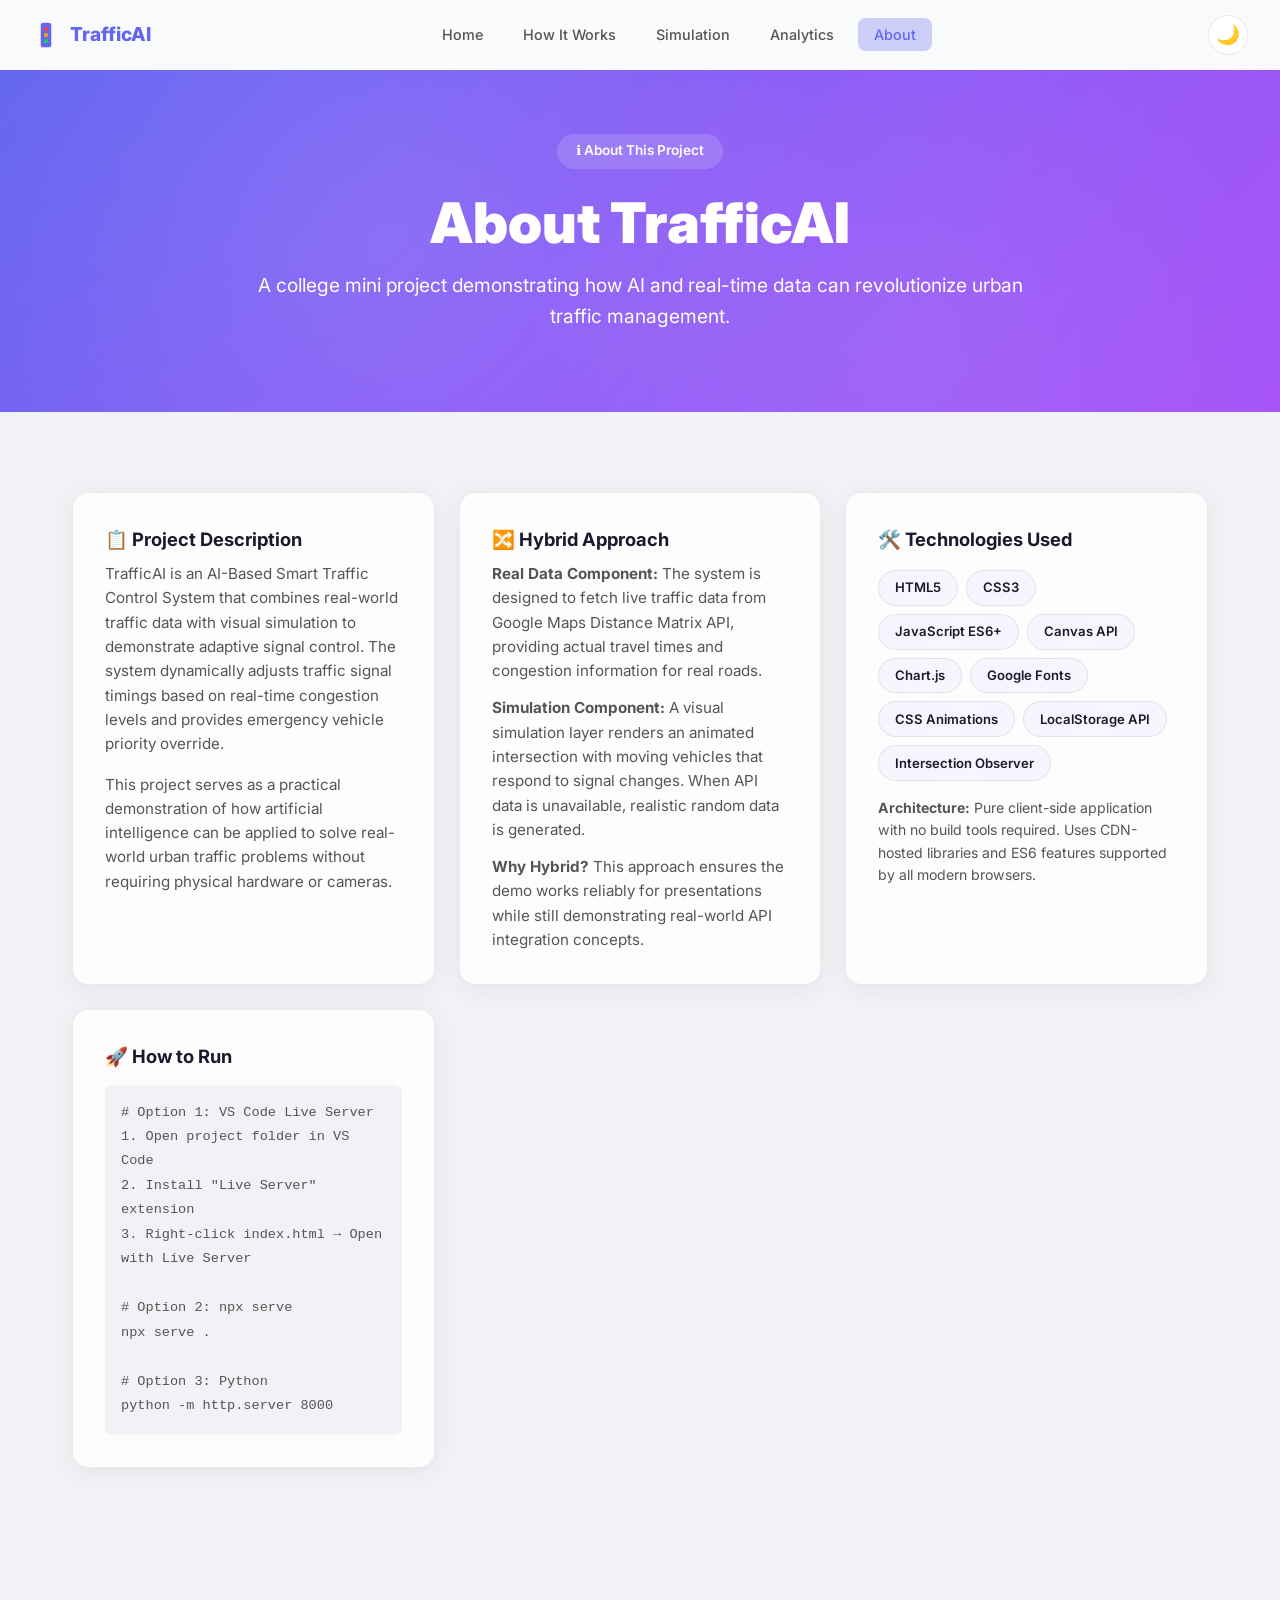
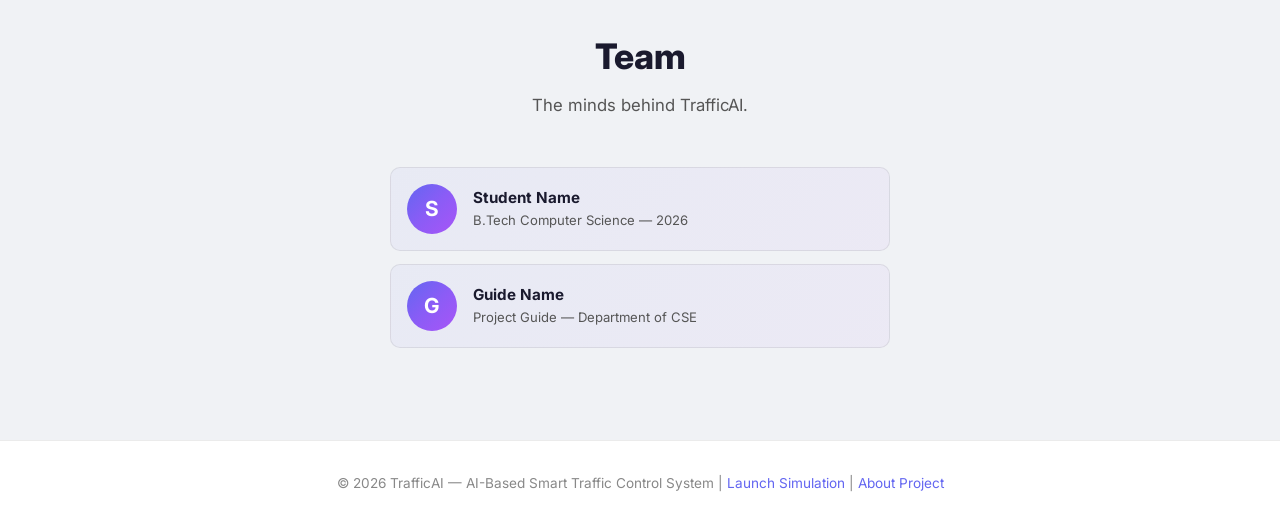
==== about.html @ 93ad0b56 "New commits on the way:" ====
<!DOCTYPE html>
<html lang="en">
<head>
  <meta charset="UTF-8">
  <meta name="viewport" content="width=device-width, initial-scale=1.0">
  <meta name="description" content="About the AI-Based Smart Traffic Control System project — technologies, team, and hybrid approach.">
  <title>About — TrafficAI</title>
  <link rel="icon" href="assets/favicon.svg" type="image/svg+xml">
  <link rel="stylesheet" href="css/styles.css">
</head>
<body>
  <div id="navbar-placeholder"></div>

  <main>
    <section class="hero" style="padding: 4rem 2rem 3rem;">
      <div class="hero-content">
        <span class="hero-badge">ℹ️ About This Project</span>
        <h1>About TrafficAI</h1>
        <p>A college mini project demonstrating how AI and real-time data can revolutionize urban traffic management.</p>
      </div>
    </section>

    <section class="section">
      <div class="about-grid">
        <div class="card fade-in">
          <h3>📋 Project Description</h3>
          <p>TrafficAI is an AI-Based Smart Traffic Control System that combines real-world traffic data with visual simulation to demonstrate adaptive signal control. The system dynamically adjusts traffic signal timings based on real-time congestion levels and provides emergency vehicle priority override.</p>
          <p style="margin-top:1rem;">This project serves as a practical demonstration of how artificial intelligence can be applied to solve real-world urban traffic problems without requiring physical hardware or cameras.</p>
        </div>

        <div class="card fade-in">
          <h3>🔀 Hybrid Approach</h3>
          <p><strong>Real Data Component:</strong> The system is designed to fetch live traffic data from Google Maps Distance Matrix API, providing actual travel times and congestion information for real roads.</p>
          <p style="margin-top:0.8rem;"><strong>Simulation Component:</strong> A visual simulation layer renders an animated intersection with moving vehicles that respond to signal changes. When API data is unavailable, realistic random data is generated.</p>
          <p style="margin-top:0.8rem;"><strong>Why Hybrid?</strong> This approach ensures the demo works reliably for presentations while still demonstrating real-world API integration concepts.</p>
        </div>

        <div class="card fade-in">
          <h3>🛠️ Technologies Used</h3>
          <div class="tech-badges">
            <span class="tech-badge">HTML5</span>
            <span class="tech-badge">CSS3</span>
            <span class="tech-badge">JavaScript ES6+</span>
            <span class="tech-badge">Canvas API</span>
            <span class="tech-badge">Chart.js</span>
            <span class="tech-badge">Google Fonts</span>
            <span class="tech-badge">CSS Animations</span>
            <span class="tech-badge">LocalStorage API</span>
            <span class="tech-badge">Intersection Observer</span>
          </div>
          <p style="margin-top:1rem; font-size:0.88rem; color:var(--text-secondary);">
            <strong>Architecture:</strong> Pure client-side application with no build tools required. Uses CDN-hosted libraries and ES6 features supported by all modern browsers.
          </p>
        </div>

        <div class="card fade-in">
          <h3>🚀 How to Run</h3>
          <p style="font-family:'Courier New',monospace; background:var(--bg-primary); padding:1rem; border-radius:8px; margin-top:0.8rem; font-size:0.85rem; line-height:1.8;">
            # Option 1: VS Code Live Server<br>
            1. Open project folder in VS Code<br>
            2. Install "Live Server" extension<br>
            3. Right-click index.html → Open with Live Server<br><br>
            # Option 2: npx serve<br>
            npx serve .<br><br>
            # Option 3: Python<br>
            python -m http.server 8000
          </p>
        </div>
      </div>
    </section>

    <section class="section">
      <h2 class="section-title">Team</h2>
      <p class="section-subtitle">The minds behind TrafficAI.</p>
      <div style="max-width:500px; margin:0 auto;">
        <div class="team-member fade-in">
          <div class="member-avatar">S</div>
          <div class="member-info">
            <h4>Student Name</h4>
            <p>B.Tech Computer Science — 2026</p>
          </div>
        </div>
        <div class="team-member fade-in">
          <div class="member-avatar">G</div>
          <div class="member-info">
            <h4>Guide Name</h4>
            <p>Project Guide — Department of CSE</p>
          </div>
        </div>
      </div>
    </section>
  </main>

  <div id="footer-placeholder"></div>
  <script src="js/main.js"></script>
</body>
</html>
---- css/styles.css ----
@import url('https://fonts.googleapis.com/css2?family=Inter:wght@300;400;500;600;700;800;900&display=swap');

:root {
  --bg-primary: #f0f2f5;
  --bg-secondary: #ffffff;
  --bg-card: rgba(255,255,255,0.85);
  --text-primary: #1a1a2e;
  --text-secondary: #555;
  --text-muted: #888;
  --accent: #6366f1;
  --accent-hover: #4f46e5;
  --accent-glow: rgba(99,102,241,0.3);
  --green: #22c55e;
  --yellow: #f59e0b;
  --red: #ef4444;
  --border: rgba(0,0,0,0.08);
  --shadow: 0 4px 24px rgba(0,0,0,0.06);
  --shadow-lg: 0 8px 40px rgba(0,0,0,0.10);
  --radius: 16px;
  --radius-sm: 10px;
  --nav-height: 70px;
  --gradient-hero: linear-gradient(135deg, #6366f1 0%, #8b5cf6 50%, #a855f7 100%);
  --gradient-card: linear-gradient(135deg, rgba(99,102,241,0.05), rgba(168,85,247,0.05));
  --glass-bg: rgba(255,255,255,0.6);
  --glass-border: rgba(255,255,255,0.3);
}

[data-theme="dark"] {
  --bg-primary: #0f0f1a;
  --bg-secondary: #1a1a2e;
  --bg-card: rgba(26,26,46,0.85);
  --text-primary: #e8e8f0;
  --text-secondary: #aaa;
  --text-muted: #777;
  --border: rgba(255,255,255,0.08);
  --shadow: 0 4px 24px rgba(0,0,0,0.3);
  --shadow-lg: 0 8px 40px rgba(0,0,0,0.4);
  --gradient-card: linear-gradient(135deg, rgba(99,102,241,0.1), rgba(168,85,247,0.1));
  --glass-bg: rgba(26,26,46,0.6);
  --glass-border: rgba(255,255,255,0.1);
}

*, *::before, *::after { margin:0; padding:0; box-sizing:border-box; }

html { scroll-behavior: smooth; }

body {
  font-family: 'Inter', system-ui, sans-serif;
  background: var(--bg-primary);
  color: var(--text-primary);
  line-height: 1.6;
  min-height: 100vh;
  transition: background 0.3s, color 0.3s;
}

/* === NAVBAR === */
.navbar {
  position: fixed; top:0; left:0; right:0; z-index:1000;
  height: var(--nav-height);
  background: var(--glass-bg);
  backdrop-filter: blur(20px);
  -webkit-backdrop-filter: blur(20px);
  border-bottom: 1px solid var(--glass-border);
  display: flex; align-items: center; justify-content: space-between;
  padding: 0 2rem;
  transition: background 0.3s;
}

.nav-brand {
  display: flex; align-items: center; gap: 0.6rem;
  font-weight: 800; font-size: 1.2rem;
  color: var(--accent);
  text-decoration: none;
}

.nav-brand svg { width:28px; height:28px; }

.nav-links {
  display: flex; align-items: center; gap: 0.5rem;
  list-style: none;
}

.nav-links a {
  text-decoration: none; color: var(--text-secondary);
  padding: 0.5rem 1rem; border-radius: 8px;
  font-weight: 500; font-size: 0.9rem;
  transition: all 0.2s;
}

.nav-links a:hover, .nav-links a.active {
  color: var(--accent); background: var(--accent-glow);
}

.theme-toggle {
  background: var(--bg-card); border: 1px solid var(--border);
  border-radius: 50%; width:40px; height:40px;
  display: flex; align-items: center; justify-content: center;
  cursor: pointer; font-size: 1.2rem;
  transition: all 0.3s;
}

.theme-toggle:hover { transform: rotate(30deg); border-color: var(--accent); }

.hamburger {
  display: none; flex-direction: column; gap: 5px;
  background: none; border: none; cursor: pointer; padding: 4px;
}
.hamburger span {
  width: 24px; height: 2px; background: var(--text-primary);
  transition: all 0.3s; border-radius: 2px;
}

@media (max-width: 768px) {
  .hamburger { display: flex; }
  .nav-links {
    position: fixed; top: var(--nav-height); left:0; right:0;
    background: var(--glass-bg); backdrop-filter: blur(20px);
    flex-direction: column; padding: 1rem;
    border-bottom: 1px solid var(--glass-border);
    transform: translateY(-120%); transition: transform 0.3s;
  }
  .nav-links.open { transform: translateY(0); }
  .nav-links a { width: 100%; padding: 0.75rem 1rem; }
}

/* === MAIN CONTENT === */
main { padding-top: var(--nav-height); min-height: 100vh; }

/* === HERO === */
.hero {
  position: relative; overflow: hidden;
  padding: 6rem 2rem 4rem;
  background: var(--gradient-hero);
  color: #fff; text-align: center;
}

.hero::before {
  content:''; position:absolute; inset:0;
  background: radial-gradient(circle at 30% 50%, rgba(255,255,255,0.1) 0%, transparent 50%),
              radial-gradient(circle at 70% 80%, rgba(255,255,255,0.08) 0%, transparent 40%);
}

.hero-content { position: relative; max-width: 800px; margin: 0 auto; }

.hero h1 {
  font-size: clamp(2rem, 5vw, 3.5rem);
  font-weight: 900; line-height: 1.1;
  margin-bottom: 1rem;
  animation: fadeUp 0.8s ease-out;
}

.hero p {
  font-size: clamp(1rem, 2vw, 1.2rem);
  opacity: 0.9; margin-bottom: 2rem;
  animation: fadeUp 0.8s ease-out 0.2s both;
}

.hero-badge {
  display: inline-block;
  padding: 0.4rem 1.2rem; border-radius: 50px;
  background: rgba(255,255,255,0.15);
  backdrop-filter: blur(10px);
  font-size: 0.85rem; font-weight: 600;
  margin-bottom: 1.5rem;
  animation: fadeUp 0.8s ease-out 0.1s both;
}

/* === BUTTONS === */
.btn {
  display: inline-flex; align-items: center; gap: 0.5rem;
  padding: 0.8rem 2rem; border-radius: 12px;
  font-family: inherit; font-weight: 600; font-size: 1rem;
  text-decoration: none; border: none; cursor: pointer;
  transition: all 0.3s;
}

.btn-primary {
  background: var(--accent); color: #fff;
  box-shadow: 0 4px 15px var(--accent-glow);
}
.btn-primary:hover { background: var(--accent-hover); transform: translateY(-2px); box-shadow: 0 6px 25px var(--accent-glow); }

.btn-secondary {
  background: var(--bg-card); color: var(--text-primary);
  border: 1px solid var(--border);
}
.btn-secondary:hover { border-color: var(--accent); color: var(--accent); }

.btn-hero {
  background: #fff; color: var(--accent);
  font-weight: 700; padding: 1rem 2.5rem;
  box-shadow: 0 4px 20px rgba(0,0,0,0.15);
  animation: fadeUp 0.8s ease-out 0.4s both;
}
.btn-hero:hover { transform: translateY(-3px); box-shadow: 0 8px 30px rgba(0,0,0,0.2); }

/* === SECTIONS === */
.section {
  padding: 5rem 2rem;
  max-width: 1200px; margin: 0 auto;
}

.section-title {
  font-size: clamp(1.5rem, 3vw, 2.2rem);
  font-weight: 800; text-align: center;
  margin-bottom: 0.5rem;
}

.section-subtitle {
  text-align: center; color: var(--text-secondary);
  font-size: 1.05rem; margin-bottom: 3rem;
  max-width: 600px; margin-left: auto; margin-right: auto;
}

/* === CARDS === */
.card {
  background: var(--bg-card);
  backdrop-filter: blur(10px);
  border: 1px solid var(--border);
  border-radius: var(--radius);
  padding: 2rem;
  box-shadow: var(--shadow);
  transition: all 0.3s;
}

.card:hover { transform: translateY(-4px); box-shadow: var(--shadow-lg); }

.card-icon {
  width: 56px; height: 56px; border-radius: 14px;
  background: var(--gradient-hero);
  display: flex; align-items: center; justify-content: center;
  font-size: 1.5rem; color: #fff;
  margin-bottom: 1.2rem;
}

.card h3 { font-size: 1.15rem; font-weight: 700; margin-bottom: 0.5rem; }
.card p { color: var(--text-secondary); font-size: 0.95rem; }

/* === GRID LAYOUTS === */
.grid-3 { display: grid; grid-template-columns: repeat(auto-fit, minmax(280px,1fr)); gap: 1.5rem; }
.grid-2 { display: grid; grid-template-columns: repeat(auto-fit, minmax(340px,1fr)); gap: 1.5rem; }

/* === FEATURE STATS === */
.stats-row {
  display: flex; flex-wrap: wrap; justify-content: center;
  gap: 2rem; margin-top: 3rem;
}

.stat-item { text-align: center; }
.stat-value {
  font-size: 2.5rem; font-weight: 900;
  background: var(--gradient-hero);
  -webkit-background-clip: text; -webkit-text-fill-color: transparent;
  background-clip: text;
}
.stat-label { font-size: 0.85rem; color: var(--text-muted); margin-top: 0.25rem; }

/* === HOW IT WORKS - FLOWCHART === */
.flow-container { max-width: 700px; margin: 0 auto; position: relative; }

.flow-line {
  position: absolute; left: 50%; top: 0; bottom: 0;
  width: 3px; background: linear-gradient(to bottom, var(--accent), var(--green));
  transform: translateX(-50%);
  z-index: 0;
}

.flow-step {
  position: relative; z-index: 1;
  display: flex; align-items: center;
  margin-bottom: 2rem;
  opacity: 0; transform: translateY(30px);
  transition: all 0.6s ease-out;
}

.flow-step.visible { opacity: 1; transform: translateY(0); }

.flow-step:nth-child(odd) { flex-direction: row; }
.flow-step:nth-child(even) { flex-direction: row-reverse; }

.flow-step .flow-card {
  width: calc(50% - 40px);
  background: var(--bg-card);
  backdrop-filter: blur(10px);
  border: 1px solid var(--border);
  border-radius: var(--radius);
  padding: 1.5rem;
  box-shadow: var(--shadow);
}

.flow-step .flow-dot {
  width: 20px; height: 20px; border-radius: 50%;
  background: var(--accent); border: 4px solid var(--bg-primary);
  position: absolute; left: 50%; transform: translateX(-50%);
  z-index: 2;
}

.flow-step.emergency .flow-dot { background: var(--red); }
.flow-step.emergency .flow-card { border-color: var(--red); }

.flow-card .step-num {
  font-size: 0.75rem; font-weight: 700; text-transform: uppercase;
  color: var(--accent); margin-bottom: 0.3rem; letter-spacing: 1px;
}

.flow-card h3 { font-size: 1.05rem; margin-bottom: 0.4rem; }
.flow-card p { font-size: 0.88rem; color: var(--text-secondary); }

@media (max-width:600px) {
  .flow-step, .flow-step:nth-child(even) { flex-direction: row; }
  .flow-line { left: 20px; }
  .flow-step .flow-dot { left: 20px; }
  .flow-step .flow-card { width: calc(100% - 60px); margin-left: 50px; }
}

/* === SIMULATION DASHBOARD === */
.dashboard {
  display: grid;
  grid-template-columns: 1fr 320px;
  gap: 1.5rem;
  padding: 2rem;
  max-width: 1400px;
  margin: 0 auto;
}

@media (max-width:1024px) {
  .dashboard { grid-template-columns: 1fr; }
}

.sim-canvas-wrap {
  background: var(--bg-card);
  backdrop-filter: blur(10px);
  border: 1px solid var(--border);
  border-radius: var(--radius);
  padding: 1rem;
  box-shadow: var(--shadow);
  display: flex; flex-direction: column; align-items: center;
}

.sim-canvas-wrap canvas {
  width: 100%; max-width: 600px;
  border-radius: var(--radius-sm);
  background: #1a1a2e;
}

.sidebar { display: flex; flex-direction: column; gap: 1rem; }

.panel {
  background: var(--bg-card);
  backdrop-filter: blur(10px);
  border: 1px solid var(--border);
  border-radius: var(--radius);
  padding: 1.2rem;
  box-shadow: var(--shadow);
}

.panel-title {
  font-size: 0.8rem; font-weight: 700; text-transform: uppercase;
  letter-spacing: 1px; color: var(--text-muted);
  margin-bottom: 1rem;
  display: flex; align-items: center; gap: 0.5rem;
}

/* Traffic Light Display */
.traffic-lights {
  display: grid; grid-template-columns: 1fr 1fr; gap: 0.8rem;
}

.tl-item {
  display: flex; align-items: center; gap: 0.75rem;
  padding: 0.6rem; border-radius: var(--radius-sm);
  background: var(--gradient-card);
  border: 1px solid var(--border);
}

.tl-label {
  font-weight: 700; font-size: 0.85rem;
  min-width: 28px;
}

.tl-lights {
  display: flex; gap: 4px;
}

.tl-bulb {
  width: 14px; height: 14px; border-radius: 50%;
  background: #333; transition: all 0.3s;
}

.tl-bulb.red.on { background: var(--red); box-shadow: 0 0 10px var(--red); }
.tl-bulb.yellow.on { background: var(--yellow); box-shadow: 0 0 10px var(--yellow); }
.tl-bulb.green.on { background: var(--green); box-shadow: 0 0 10px var(--green); }

.tl-timer { font-size: 0.85rem; font-weight: 600; margin-left: auto; }

/* Density bars */
.density-bar-wrap { margin-bottom: 0.6rem; }
.density-label {
  display: flex; justify-content: space-between;
  font-size: 0.82rem; font-weight: 600; margin-bottom: 0.3rem;
}
.density-track {
  height: 8px; border-radius: 4px;
  background: var(--border);
  overflow: hidden;
}
.density-fill {
  height: 100%; border-radius: 4px;
  transition: width 0.8s ease, background 0.3s;
}
.density-fill.low { background: var(--green); }
.density-fill.medium { background: var(--yellow); }
.density-fill.high { background: var(--red); }

/* Controls */
.controls-grid { display: flex; flex-direction: column; gap: 0.7rem; }

.control-row {
  display: flex; align-items: center; gap: 0.7rem;
}

.control-row label {
  font-size: 0.85rem; font-weight: 600;
  min-width: 70px;
}

.speed-slider {
  flex: 1; -webkit-appearance: none; appearance: none;
  height: 6px; border-radius: 3px;
  background: var(--border); outline: none;
}
.speed-slider::-webkit-slider-thumb {
  -webkit-appearance: none; appearance: none;
  width: 18px; height: 18px; border-radius: 50%;
  background: var(--accent); cursor: pointer;
  box-shadow: 0 2px 6px var(--accent-glow);
}

.toggle-switch {
  position: relative; width: 48px; height: 26px;
}
.toggle-switch input { opacity: 0; width: 0; height: 0; }
.toggle-slider {
  position: absolute; inset: 0; cursor: pointer;
  background: var(--border); border-radius: 26px;
  transition: 0.3s;
}
.toggle-slider::before {
  content:''; position: absolute;
  width: 20px; height: 20px; border-radius: 50%;
  left: 3px; bottom: 3px;
  background: #fff; transition: 0.3s;
}
.toggle-switch input:checked + .toggle-slider { background: var(--red); }
.toggle-switch input:checked + .toggle-slider::before { transform: translateX(22px); }

.road-select {
  padding: 0.4rem 0.8rem; border-radius: 8px;
  border: 1px solid var(--border);
  background: var(--bg-primary); color: var(--text-primary);
  font-family: inherit; font-size: 0.85rem;
}

/* Status log */
.status-log {
  max-height: 150px; overflow-y: auto;
  font-size: 0.78rem; font-family: 'Courier New', monospace;
}

.log-entry {
  padding: 0.3rem 0; border-bottom: 1px solid var(--border);
  display: flex; gap: 0.5rem;
}

.log-time { color: var(--accent); font-weight: 600; white-space: nowrap; }
.log-msg { color: var(--text-secondary); }

/* === CHARTS PAGE === */
.charts-grid {
  display: grid;
  grid-template-columns: repeat(auto-fit, minmax(400px, 1fr));
  gap: 1.5rem;
  max-width: 1200px;
  margin: 0 auto;
  padding: 2rem;
}

@media (max-width: 500px) {
  .charts-grid { grid-template-columns: 1fr; }
}

.chart-card {
  background: var(--bg-card);
  backdrop-filter: blur(10px);
  border: 1px solid var(--border);
  border-radius: var(--radius);
  padding: 1.5rem;
  box-shadow: var(--shadow);
}

.chart-card h3 {
  font-size: 1rem; font-weight: 700;
  margin-bottom: 1rem;
  display: flex; align-items: center; gap: 0.5rem;
}

.chart-card canvas { width: 100% !important; }

.data-table {
  width: 100%; border-collapse: collapse;
  font-size: 0.82rem;
}

.data-table th, .data-table td {
  padding: 0.6rem 0.8rem;
  text-align: left;
  border-bottom: 1px solid var(--border);
}

.data-table th {
  font-weight: 700; font-size: 0.75rem;
  text-transform: uppercase; letter-spacing: 0.5px;
  color: var(--text-muted);
}

.signal-badge {
  display: inline-block;
  padding: 0.15rem 0.6rem; border-radius: 50px;
  font-weight: 600; font-size: 0.75rem;
}

.signal-badge.green { background: rgba(34,197,94,0.15); color: var(--green); }
.signal-badge.yellow { background: rgba(245,158,11,0.15); color: var(--yellow); }
.signal-badge.red { background: rgba(239,68,68,0.15); color: var(--red); }

/* === ABOUT PAGE === */
.about-grid {
  display: grid; grid-template-columns: repeat(auto-fit, minmax(300px, 1fr));
  gap: 1.5rem;
}

.tech-badges {
  display: flex; flex-wrap: wrap; gap: 0.5rem; margin-top: 1rem;
}

.tech-badge {
  padding: 0.4rem 1rem; border-radius: 50px;
  background: var(--gradient-card);
  border: 1px solid var(--border);
  font-size: 0.82rem; font-weight: 600;
}

.team-member {
  display: flex; align-items: center; gap: 1rem;
  padding: 1rem; border-radius: var(--radius-sm);
  background: var(--gradient-card);
  border: 1px solid var(--border);
  margin-bottom: 0.8rem;
}

.member-avatar {
  width: 50px; height: 50px; border-radius: 50%;
  background: var(--gradient-hero);
  display: flex; align-items: center; justify-content: center;
  font-size: 1.3rem; color: #fff; font-weight: 700;
}

.member-info h4 { font-size: 0.95rem; }
.member-info p { font-size: 0.82rem; color: var(--text-secondary); }

/* === FOOTER === */
.footer {
  background: var(--bg-secondary);
  border-top: 1px solid var(--border);
  padding: 2rem;
  text-align: center;
  color: var(--text-muted);
  font-size: 0.85rem;
}

.footer a { color: var(--accent); text-decoration: none; }
.footer a:hover { text-decoration: underline; }

/* === ANIMATIONS === */
@keyframes fadeUp {
  from { opacity: 0; transform: translateY(20px); }
  to { opacity: 1; transform: translateY(0); }
}

@keyframes pulse {
  0%, 100% { transform: scale(1); }
  50% { transform: scale(1.05); }
}

@keyframes slideIn {
  from { opacity: 0; transform: translateX(-20px); }
  to { opacity: 1; transform: translateX(0); }
}

.fade-in {
  opacity: 0; transform: translateY(20px);
  transition: all 0.6s ease-out;
}
.fade-in.visible { opacity: 1; transform: translateY(0); }

/* Emergency pulse */
.emergency-active {
  animation: emergencyPulse 1s ease-in-out infinite;
}

@keyframes emergencyPulse {
  0%, 100% { box-shadow: 0 0 0 0 rgba(239,68,68,0.4); }
  50% { box-shadow: 0 0 0 12px rgba(239,68,68,0); }
}

/* Scrollbar */
::-webkit-scrollbar { width: 8px; }
::-webkit-scrollbar-track { background: var(--bg-primary); }
::-webkit-scrollbar-thumb { background: var(--border); border-radius: 4px; }
::-webkit-scrollbar-thumb:hover { background: var(--text-muted); }
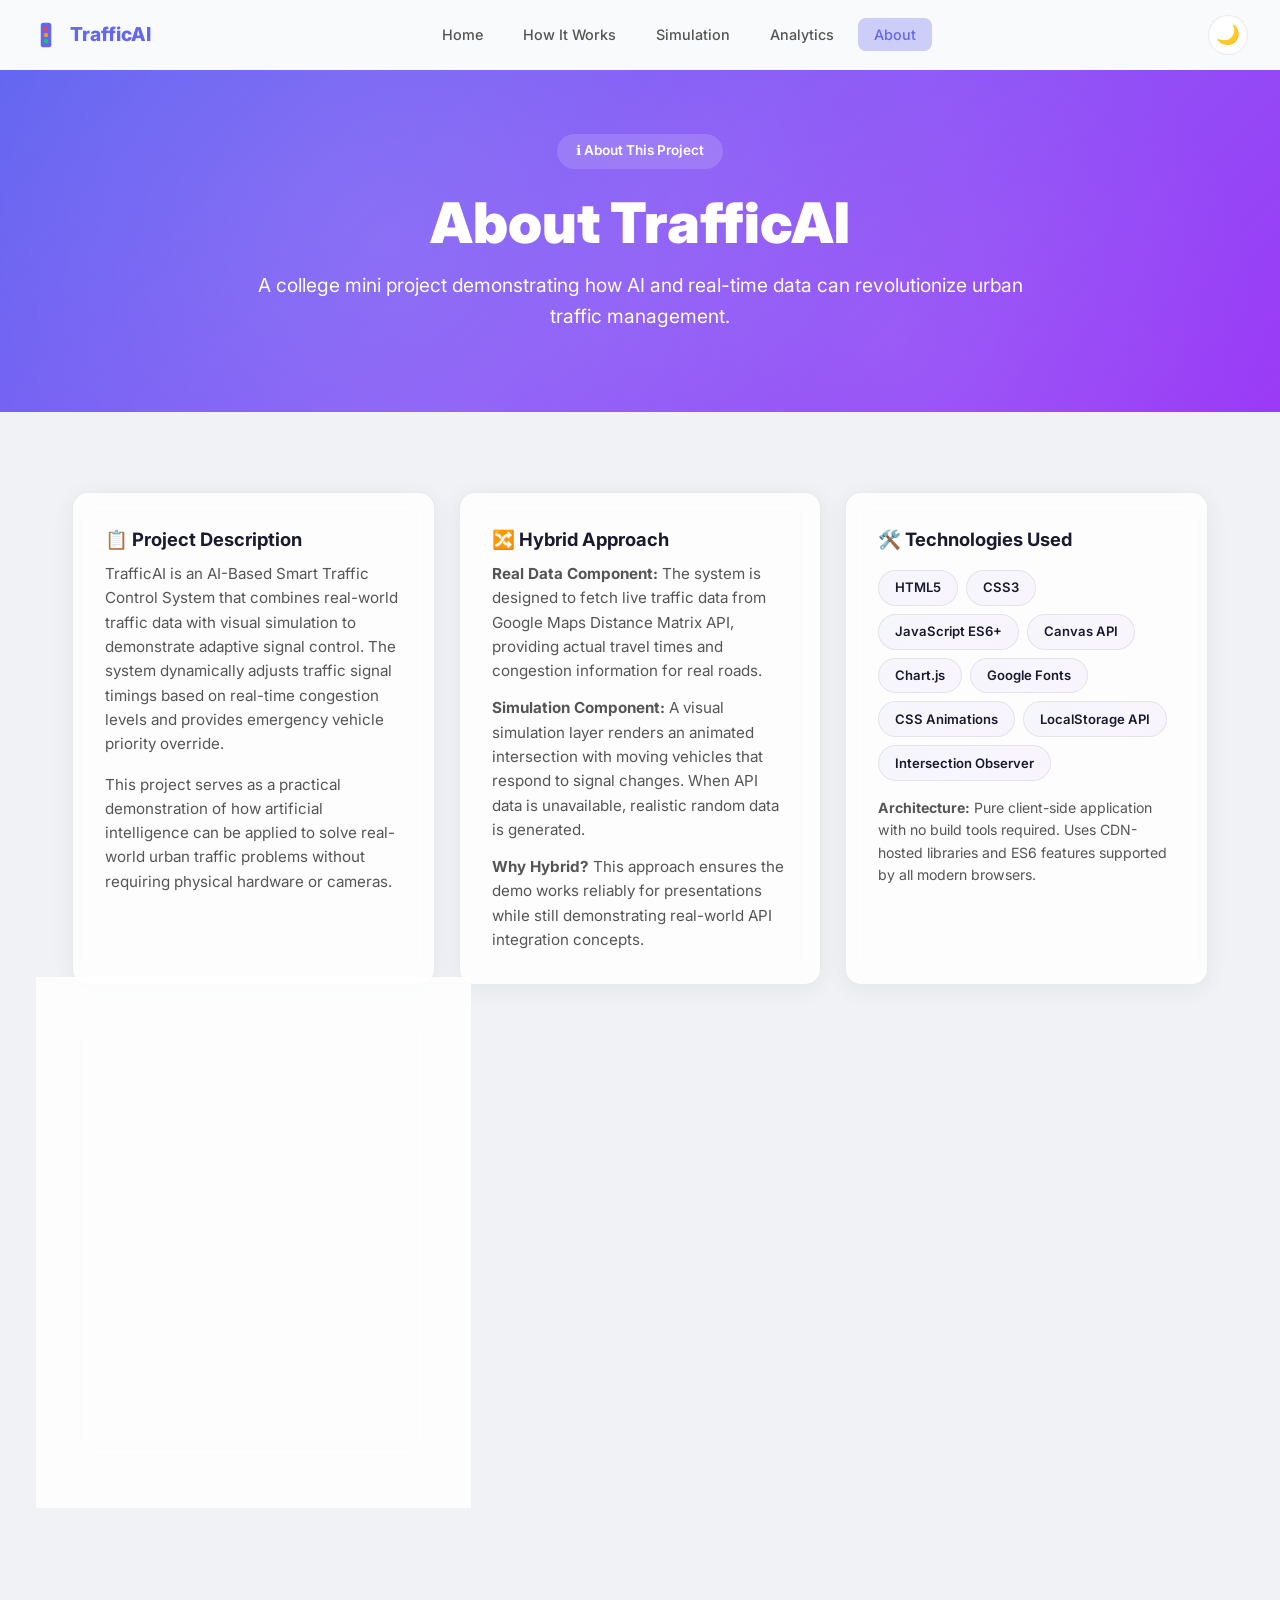
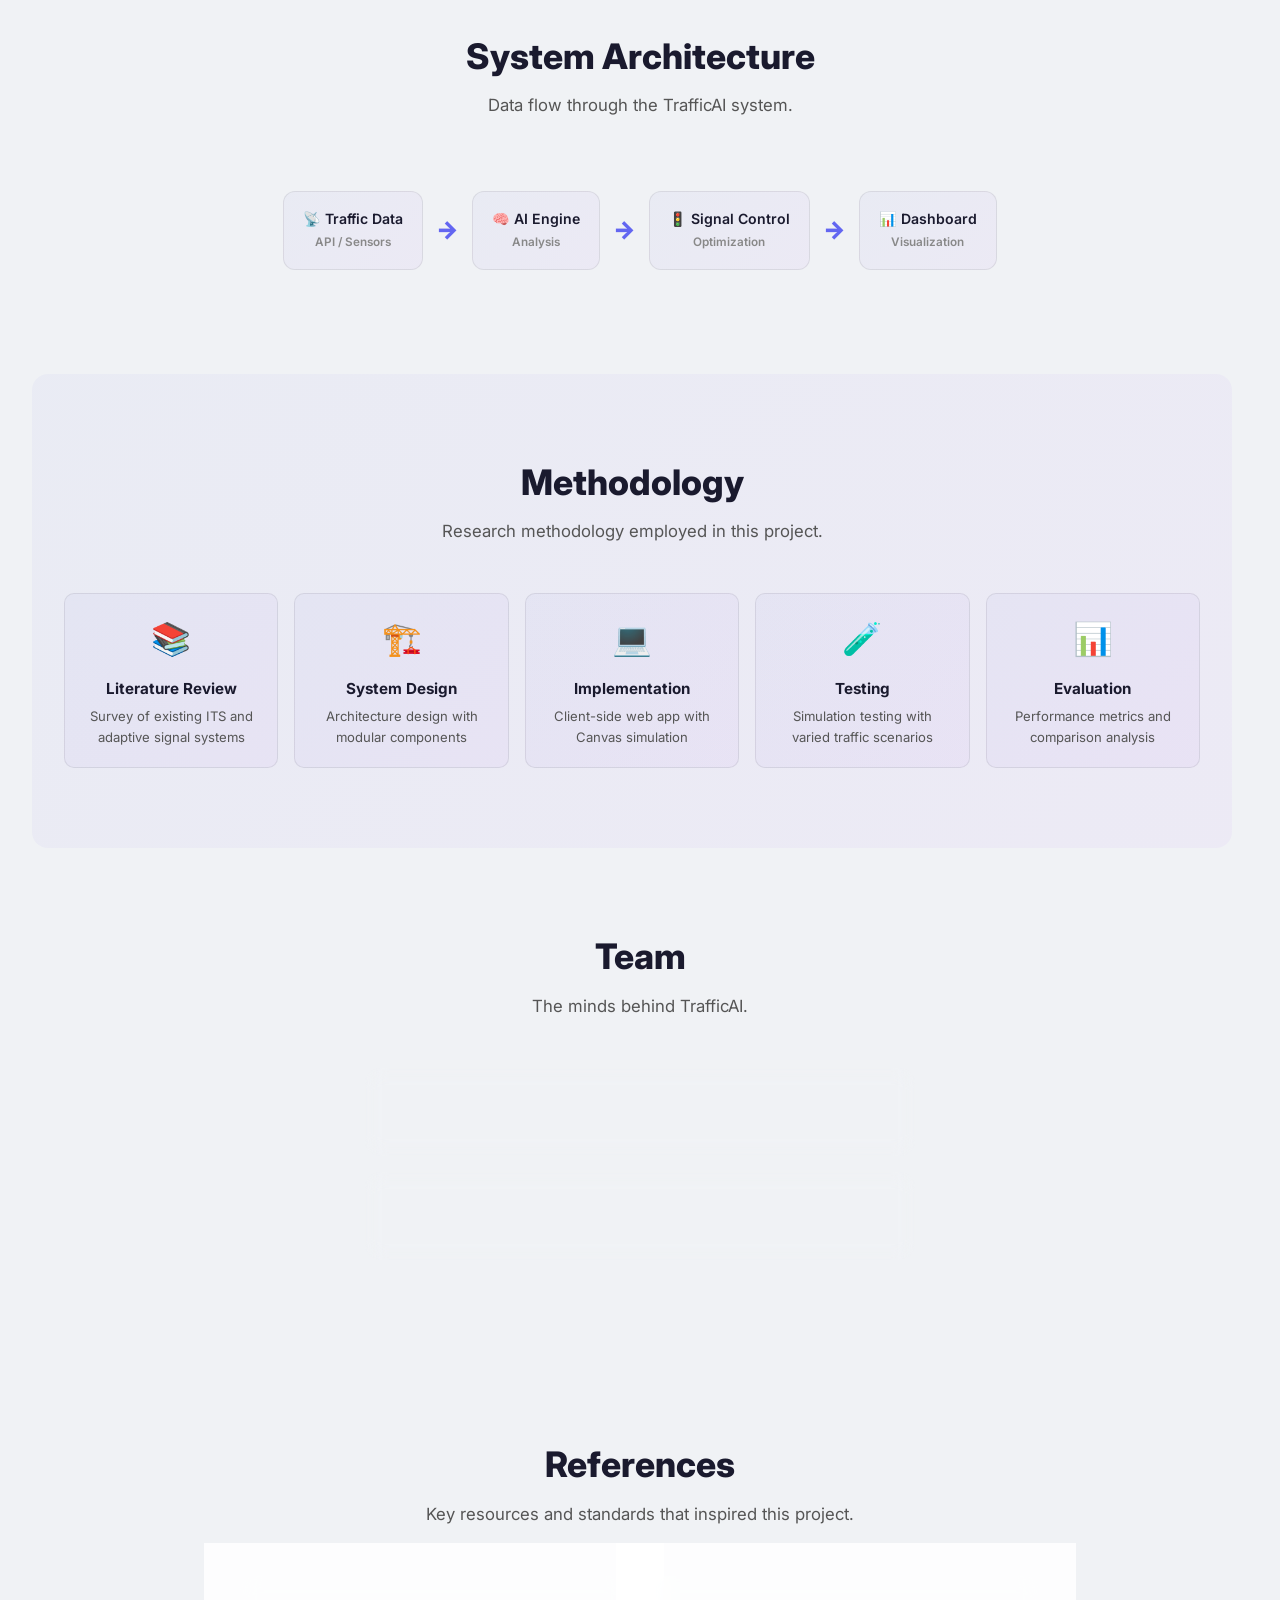
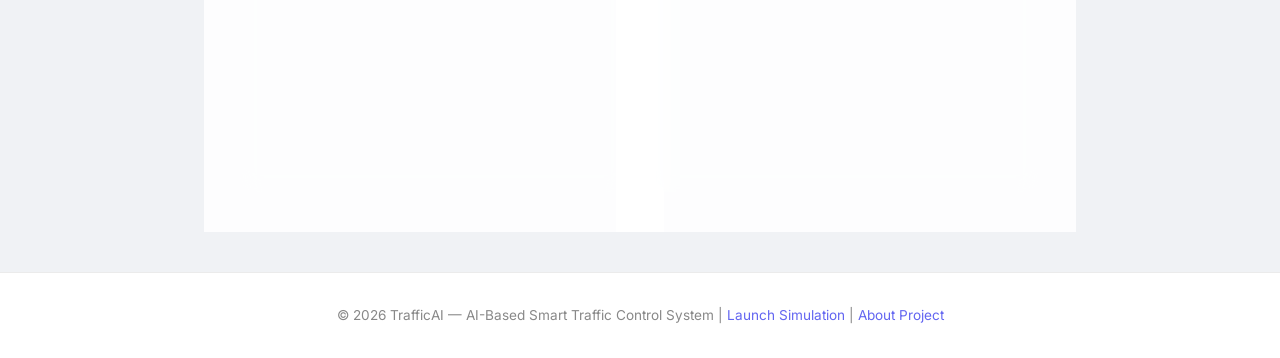
==== commit 21e047c3: "final commit" ====
--- a/about.html
+++ b/about.html
@@ -7,6 +7,7 @@
   <title>About — TrafficAI</title>
   <link rel="icon" href="assets/favicon.svg" type="image/svg+xml">
   <link rel="stylesheet" href="css/styles.css">
+  <link rel="stylesheet" href="css/enhancements.css">
 </head>
 <body>
   <div id="navbar-placeholder"></div>
@@ -69,23 +70,146 @@
       </div>
     </section>
 
+    <!-- System Architecture -->
+    <section class="section">
+      <h2 class="section-title">System Architecture</h2>
+      <p class="section-subtitle">Data flow through the TrafficAI system.</p>
+      <div class="arch-flow fade-in">
+        <div class="arch-node">📡 Traffic Data<br><small style="color:var(--text-muted)">API / Sensors</small></div>
+        <span class="arch-arrow">→</span>
+        <div class="arch-node">🧠 AI Engine<br><small style="color:var(--text-muted)">Analysis</small></div>
+        <span class="arch-arrow">→</span>
+        <div class="arch-node">🚦 Signal Control<br><small style="color:var(--text-muted)">Optimization</small></div>
+        <span class="arch-arrow">→</span>
+        <div class="arch-node">📊 Dashboard<br><small style="color:var(--text-muted)">Visualization</small></div>
+      </div>
+    </section>
+
+    <!-- Methodology -->
+    <section class="section" style="background: var(--gradient-card); border-radius: var(--radius); margin: 0 2rem;">
+      <h2 class="section-title">Methodology</h2>
+      <p class="section-subtitle">Research methodology employed in this project.</p>
+      <div class="methodology-grid">
+        <div class="method-step fade-in">
+          <div class="step-icon">📚</div>
+          <h4>Literature Review</h4>
+          <p>Survey of existing ITS and adaptive signal systems</p>
+        </div>
+        <div class="method-step fade-in">
+          <div class="step-icon">🏗️</div>
+          <h4>System Design</h4>
+          <p>Architecture design with modular components</p>
+        </div>
+        <div class="method-step fade-in">
+          <div class="step-icon">💻</div>
+          <h4>Implementation</h4>
+          <p>Client-side web app with Canvas simulation</p>
+        </div>
+        <div class="method-step fade-in">
+          <div class="step-icon">🧪</div>
+          <h4>Testing</h4>
+          <p>Simulation testing with varied traffic scenarios</p>
+        </div>
+        <div class="method-step fade-in">
+          <div class="step-icon">📊</div>
+          <h4>Evaluation</h4>
+          <p>Performance metrics and comparison analysis</p>
+        </div>
+      </div>
+    </section>
+
+    <!-- Team -->
     <section class="section">
       <h2 class="section-title">Team</h2>
       <p class="section-subtitle">The minds behind TrafficAI.</p>
-      <div style="max-width:500px; margin:0 auto;">
-        <div class="team-member fade-in">
-          <div class="member-avatar">S</div>
-          <div class="member-info">
-            <h4>Student Name</h4>
-            <p>B.Tech Computer Science — 2026</p>
-          </div>
-        </div>
-        <div class="team-member fade-in">
-          <div class="member-avatar">G</div>
-          <div class="member-info">
-            <h4>Guide Name</h4>
-            <p>Project Guide — Department of CSE</p>
-          </div>
+
+      <div style="max-width:550px; margin:0 auto;">
+        <!-- Students Card -->
+        <div class="team-card" id="students-card">
+          <div class="team-card-header" onclick="toggleTeamCard('students-card')">
+            <div class="team-icon">🎓</div>
+            <h3>Students</h3>
+            <span class="expand-arrow">▼</span>
+          </div>
+          <div class="team-card-body" id="students-body">
+            <div class="student-row">
+              <span class="student-num">1.</span>
+              <input type="text" class="team-input" data-field="s1_name" placeholder="Add Name" disabled>
+              <input type="text" class="team-input" data-field="s1_roll" placeholder="Roll No." style="max-width:120px;" disabled>
+            </div>
+            <div class="student-row">
+              <span class="student-num">2.</span>
+              <input type="text" class="team-input" data-field="s2_name" placeholder="Add Name" disabled>
+              <input type="text" class="team-input" data-field="s2_roll" placeholder="Roll No." style="max-width:120px;" disabled>
+            </div>
+            <div class="student-row">
+              <span class="student-num">3.</span>
+              <input type="text" class="team-input" data-field="s3_name" placeholder="Add Name" disabled>
+              <input type="text" class="team-input" data-field="s3_roll" placeholder="Roll No." style="max-width:120px;" disabled>
+            </div>
+            <div class="student-row">
+              <span class="student-num">4.</span>
+              <input type="text" class="team-input" data-field="s4_name" placeholder="Add Name" disabled>
+              <input type="text" class="team-input" data-field="s4_roll" placeholder="Roll No." style="max-width:120px;" disabled>
+            </div>
+            <div class="team-actions">
+              <button class="team-btn team-btn-edit" onclick="enableEdit('students'); event.stopPropagation();">✏️ Edit</button>
+              <button class="team-btn team-btn-save" id="save-students" onclick="saveSection('students'); event.stopPropagation();" style="display:none;">💾 Save</button>
+              <span class="save-indicator" id="indicator-students"></span>
+            </div>
+          </div>
+        </div>
+
+        <!-- Guide Card -->
+        <div class="team-card" id="guide-card">
+          <div class="team-card-header" onclick="toggleTeamCard('guide-card')">
+            <div class="team-icon">👨‍🏫</div>
+            <h3>Project Guide</h3>
+            <span class="expand-arrow">▼</span>
+          </div>
+          <div class="team-card-body" id="guide-body">
+            <div class="guide-field">
+              <label>Guide Name</label>
+              <input type="text" class="team-input" data-field="guide_name" placeholder="Add Guide Name" disabled>
+            </div>
+            <div class="guide-field">
+              <label>Department</label>
+              <input type="text" class="team-input" data-field="guide_dept" placeholder="e.g. Department of CSE" disabled>
+            </div>
+            <div class="guide-field">
+              <label>Designation (Optional)</label>
+              <input type="text" class="team-input" data-field="guide_designation" placeholder="e.g. Assistant Professor" disabled>
+            </div>
+            <div class="team-actions">
+              <button class="team-btn team-btn-edit" onclick="enableEdit('guide'); event.stopPropagation();">✏️ Edit</button>
+              <button class="team-btn team-btn-save" id="save-guide" onclick="saveSection('guide'); event.stopPropagation();" style="display:none;">💾 Save</button>
+              <span class="save-indicator" id="indicator-guide"></span>
+            </div>
+          </div>
+        </div>
+      </div>
+    </section>
+
+    <!-- References -->
+    <section class="section" style="text-align:center;">
+      <h2 class="section-title">References</h2>
+      <p class="section-subtitle">Key resources and standards that inspired this project.</p>
+      <div class="grid-2" style="max-width:800px; margin:0 auto;">
+        <div class="card fade-in" style="text-align:left;">
+          <h3>📄 Academic</h3>
+          <ul style="list-style:disc; padding-left:1.2rem; font-size:0.88rem; color:var(--text-secondary); line-height:2;">
+            <li>Intelligent Transportation Systems (IEEE)</li>
+            <li>Adaptive Traffic Signal Control — SCOOT/SCATS</li>
+            <li>Machine Learning for Urban Traffic (Springer)</li>
+          </ul>
+        </div>
+        <div class="card fade-in" style="text-align:left;">
+          <h3>🔗 Technical</h3>
+          <ul style="list-style:disc; padding-left:1.2rem; font-size:0.88rem; color:var(--text-secondary); line-height:2;">
+            <li>Google Maps Distance Matrix API</li>
+            <li>Chart.js — Data Visualization</li>
+            <li>HTML5 Canvas API — MDN Web Docs</li>
+          </ul>
         </div>
       </div>
     </section>
@@ -93,5 +217,92 @@
 
   <div id="footer-placeholder"></div>
   <script src="js/main.js"></script>
+  <script>
+    // ===== EXPANDABLE TEAM CARDS =====
+    const TEAM_KEY = 'trafficai_team';
+
+    function toggleTeamCard(cardId) {
+      const card = document.getElementById(cardId);
+      const body = card.querySelector('.team-card-body');
+      const isOpen = card.classList.contains('open');
+      if (isOpen) {
+        card.classList.remove('open');
+        body.classList.remove('open');
+      } else {
+        card.classList.add('open');
+        body.classList.add('open');
+      }
+    }
+
+    // Load saved data from localStorage
+    function loadTeamData() {
+      try {
+        const saved = localStorage.getItem(TEAM_KEY);
+        if (!saved) return;
+        const data = JSON.parse(saved);
+        document.querySelectorAll('.team-input').forEach(input => {
+          const field = input.dataset.field;
+          if (data[field]) input.value = data[field];
+        });
+      } catch (e) {}
+    }
+
+    // Enable editing for a section
+    function enableEdit(section) {
+      const cardId = section === 'students' ? 'students-card' : 'guide-card';
+      const card = document.getElementById(cardId);
+      const inputs = card.querySelectorAll('.team-input');
+      inputs.forEach(input => {
+        input.disabled = false;
+        input.style.background = 'var(--bg-primary)';
+        input.style.borderColor = 'var(--accent)';
+      });
+      // Show save, hide edit
+      card.querySelector('.team-btn-edit').style.display = 'none';
+      document.getElementById('save-' + section).style.display = 'inline-flex';
+      // Clear indicator
+      document.getElementById('indicator-' + section).textContent = '';
+      // Focus first input
+      if (inputs.length) inputs[0].focus();
+    }
+
+    // Save data for a section
+    function saveSection(section) {
+      // Save all data to localStorage
+      const data = {};
+      document.querySelectorAll('.team-input').forEach(input => {
+        data[input.dataset.field] = input.value;
+      });
+      try { localStorage.setItem(TEAM_KEY, JSON.stringify(data)); } catch (e) {}
+
+      // Lock fields
+      const cardId = section === 'students' ? 'students-card' : 'guide-card';
+      const card = document.getElementById(cardId);
+      const inputs = card.querySelectorAll('.team-input');
+      inputs.forEach(input => {
+        input.disabled = true;
+        input.style.background = '';
+        input.style.borderColor = '';
+      });
+      // Show edit, hide save
+      card.querySelector('.team-btn-edit').style.display = 'inline-flex';
+      document.getElementById('save-' + section).style.display = 'none';
+      // Show saved indicator
+      const indicator = document.getElementById('indicator-' + section);
+      indicator.textContent = '✓ Saved!';
+      indicator.style.color = 'var(--green)';
+      setTimeout(() => { indicator.style.opacity = '0'; }, 2000);
+      setTimeout(() => { indicator.textContent = ''; indicator.style.opacity = '1'; }, 2500);
+    }
+
+    // Prevent card toggle when interacting with inputs/buttons
+    document.addEventListener('DOMContentLoaded', () => {
+      loadTeamData();
+      document.querySelectorAll('.team-input, .team-btn').forEach(el => {
+        el.addEventListener('click', e => e.stopPropagation());
+      });
+    });
+  </script>
 </body>
 </html>
+
--- a/css/styles.css
+++ b/css/styles.css
@@ -19,8 +19,8 @@
   --radius: 16px;
   --radius-sm: 10px;
   --nav-height: 70px;
-  --gradient-hero: linear-gradient(135deg, #6366f1 0%, #8b5cf6 50%, #a855f7 100%);
-  --gradient-card: linear-gradient(135deg, rgba(99,102,241,0.05), rgba(168,85,247,0.05));
+  --gradient-hero: linear-gradient(135deg, #6366f1 0%, #8b5cf6 50%, #9b3af6 100%);
+  --gradient-card: linear-gradient(135deg, rgba(112, 114, 225, 0.05), rgba(168,85,247,0.05));
   --glass-bg: rgba(255,255,255,0.6);
   --glass-border: rgba(255,255,255,0.3);
 }
--- a/css/enhancements.css
+++ b/css/enhancements.css
@@ -0,0 +1,469 @@
+/* ===== ENHANCEMENTS CSS ===== */
+/* Premium overlay styles layered on top of styles.css */
+
+/* Particle canvas behind hero */
+.hero { position: relative; overflow: hidden; }
+#hero-particles {
+  position: absolute; inset: 0; z-index: 0;
+  pointer-events: none;
+}
+.hero-content { position: relative; z-index: 1; }
+
+/* Shimmer on card hover */
+.card { position: relative; overflow: hidden; }
+.card::after {
+  content: '';
+  position: absolute; inset: 0;
+  background: linear-gradient(
+    120deg,
+    transparent 30%,
+    rgba(255,255,255,0.08) 50%,
+    transparent 70%
+  );
+  background-size: 200% 200%;
+  opacity: 0;
+  transition: opacity 0.4s;
+  pointer-events: none;
+}
+
+.card:hover::after {
+  opacity: 1;
+  animation: shimmer 1.5s ease-in-out;
+}
+
+@keyframes shimmer {
+  from { background-position: 200% 200%; }
+  to { background-position: -100% -100%; }
+}
+
+.card:hover {
+  transform: translateY(-6px) scale(1.01);
+  border-color: rgba(99,102,241,0.3);
+  box-shadow: 0 12px 40px rgba(99,102,241,0.12), 0 4px 12px rgba(0,0,0,0.08);
+}
+
+/* Card icon float animation */
+.card-icon {
+  transition: transform 0.4s;
+}
+.card:hover .card-icon {
+  transform: translateY(-4px) rotate(-5deg);
+}
+
+/* Emergency banner */
+.emergency-banner {
+  position: fixed;
+  top: var(--nav-height);
+  left: 0; right: 0;
+  z-index: 999;
+  padding: 0.75rem 1.5rem;
+  background: linear-gradient(90deg, #ef4444, #dc2626);
+  color: #fff;
+  font-weight: 700;
+  font-size: 0.9rem;
+  text-align: center;
+  letter-spacing: 0.5px;
+  display: flex; align-items: center; justify-content: center; gap: 0.6rem;
+  transform: translateY(-100%);
+  transition: transform 0.4s cubic-bezier(0.4, 0, 0.2, 1);
+  box-shadow: 0 4px 20px rgba(239,68,68,0.3);
+}
+
+.emergency-banner.active {
+  transform: translateY(0);
+}
+
+.emergency-banner .pulse-dot {
+  width: 10px; height: 10px; border-radius: 50%;
+  background: #fff;
+  animation: dotPulse 1s infinite;
+}
+
+@keyframes dotPulse {
+  0%, 100% { opacity: 1; transform: scale(1); }
+  50% { opacity: 0.5; transform: scale(1.4); }
+}
+
+/* Architecture diagram styles */
+.arch-flow {
+  display: flex;
+  align-items: center;
+  justify-content: center;
+  gap: 0.8rem;
+  flex-wrap: wrap;
+  padding: 1.5rem 0;
+}
+
+.arch-node {
+  background: var(--gradient-card);
+  border: 1px solid var(--border);
+  border-radius: 12px;
+  padding: 1rem 1.2rem;
+  font-size: 0.88rem;
+  font-weight: 600;
+  text-align: center;
+  min-width: 120px;
+  transition: transform 0.3s;
+}
+
+.arch-node:hover { transform: translateY(-3px); }
+
+.arch-arrow {
+  font-size: 1.5rem; color: var(--accent);
+  font-weight: 900;
+}
+
+@media (max-width: 600px) {
+  .arch-flow { flex-direction: column; }
+  .arch-arrow { transform: rotate(90deg); }
+}
+
+/* Code block styling */
+.code-block {
+  background: #0d1117;
+  border: 1px solid rgba(255,255,255,0.1);
+  border-radius: var(--radius-sm);
+  padding: 1.2rem;
+  font-family: 'Courier New', monospace;
+  font-size: 0.85rem;
+  line-height: 1.7;
+  color: #c9d1d9;
+  overflow-x: auto;
+}
+
+.code-block .keyword { color: #ff7b72; }
+.code-block .string { color: #a5d6ff; }
+.code-block .comment { color: #8b949e; }
+.code-block .number { color: #79c0ff; }
+
+/* Academic methodology styles */
+.methodology-grid {
+  display: grid;
+  grid-template-columns: repeat(auto-fit, minmax(200px, 1fr));
+  gap: 1rem;
+  margin-top: 1.5rem;
+}
+
+.method-step {
+  background: var(--gradient-card);
+  border: 1px solid var(--border);
+  border-radius: var(--radius-sm);
+  padding: 1.2rem;
+  text-align: center;
+  transition: all 0.3s;
+}
+
+.method-step:hover {
+  transform: translateY(-4px);
+  border-color: rgba(99,102,241,0.3);
+}
+
+.method-step .step-icon {
+  font-size: 2rem;
+  margin-bottom: 0.8rem;
+}
+
+.method-step h4 {
+  font-size: 0.95rem;
+  margin-bottom: 0.3rem;
+}
+
+.method-step p {
+  font-size: 0.82rem;
+  color: var(--text-secondary);
+}
+
+/* Improved scrollbar for dark mode */
+[data-theme="dark"] ::-webkit-scrollbar-track {
+  background: #0f0f1a;
+}
+[data-theme="dark"] ::-webkit-scrollbar-thumb {
+  background: rgba(99,102,241,0.3);
+  border-radius: 4px;
+}
+[data-theme="dark"] ::-webkit-scrollbar-thumb:hover {
+  background: rgba(99,102,241,0.5);
+}
+
+/* ===== INTERACTIVE ICON CARDS (Homepage) ===== */
+.icon-cards-grid {
+  display: grid;
+  grid-template-columns: repeat(auto-fit, minmax(300px, 1fr));
+  gap: 1.5rem;
+}
+
+.icon-card {
+  background: var(--bg-card);
+  backdrop-filter: blur(10px);
+  border: 1px solid var(--border);
+  border-radius: var(--radius);
+  overflow: hidden;
+  box-shadow: var(--shadow);
+  transition: all 0.3s;
+  cursor: pointer;
+}
+
+.icon-card:hover {
+  border-color: rgba(99,102,241,0.3);
+  box-shadow: 0 12px 40px rgba(99,102,241,0.12);
+}
+
+.icon-card-header {
+  display: flex;
+  align-items: center;
+  gap: 1rem;
+  padding: 1.5rem;
+}
+
+.icon-card-header .card-icon {
+  width: 56px; height: 56px;
+  border-radius: 14px;
+  background: var(--gradient-hero);
+  display: flex; align-items: center; justify-content: center;
+  font-size: 1.5rem; color: #fff;
+  flex-shrink: 0;
+  transition: transform 0.4s;
+}
+
+.icon-card:hover .icon-card-header .card-icon {
+  transform: scale(1.1) rotate(-5deg);
+}
+
+.icon-card-header h3 {
+  font-size: 1.15rem;
+  font-weight: 700;
+  flex: 1;
+}
+
+.icon-card-header .expand-icon {
+  font-size: 1.2rem;
+  transition: transform 0.3s;
+  color: var(--text-muted);
+}
+
+.icon-card.open .icon-card-header .expand-icon {
+  transform: rotate(180deg);
+}
+
+.icon-card-body {
+  max-height: 0;
+  overflow: hidden;
+  transition: max-height 0.5s cubic-bezier(0.4, 0, 0.2, 1), padding 0.3s;
+  padding: 0 1.5rem;
+  border-top: 0px solid var(--border);
+}
+
+.icon-card-body.open {
+  max-height: 600px;
+  padding: 1.2rem 1.5rem 1.5rem;
+  border-top: 1px solid var(--border);
+}
+
+.icon-card-body .sub-card {
+  background: var(--gradient-card);
+  border: 1px solid var(--border);
+  border-radius: var(--radius-sm);
+  padding: 1rem;
+  margin-bottom: 0.8rem;
+}
+
+.icon-card-body .sub-card:last-child {
+  margin-bottom: 0;
+}
+
+.icon-card-body .sub-card h4 {
+  font-size: 0.95rem;
+  margin-bottom: 0.3rem;
+  display: flex;
+  align-items: center;
+  gap: 0.5rem;
+}
+
+.icon-card-body .sub-card p {
+  font-size: 0.88rem;
+  color: var(--text-secondary);
+  line-height: 1.5;
+}
+
+/* ===== EXPANDABLE TEAM CARDS (About page) ===== */
+.team-card {
+  background: var(--bg-card);
+  backdrop-filter: blur(10px);
+  border: 1px solid var(--border);
+  border-radius: var(--radius);
+  margin-bottom: 1rem;
+  overflow: hidden;
+  box-shadow: var(--shadow);
+  transition: all 0.3s;
+}
+
+.team-card:hover {
+  border-color: rgba(99,102,241,0.2);
+}
+
+.team-card-header {
+  display: flex;
+  align-items: center;
+  gap: 1rem;
+  padding: 1.2rem 1.5rem;
+  cursor: pointer;
+  user-select: none;
+}
+
+.team-card-header .team-icon {
+  width: 48px; height: 48px;
+  border-radius: 50%;
+  background: var(--gradient-hero);
+  display: flex; align-items: center; justify-content: center;
+  font-size: 1.4rem;
+  flex-shrink: 0;
+}
+
+.team-card-header h3 {
+  flex: 1;
+  font-size: 1.05rem;
+  font-weight: 700;
+}
+
+.team-card-header .expand-arrow {
+  font-size: 1rem;
+  transition: transform 0.3s;
+  color: var(--text-muted);
+}
+
+.team-card.open .team-card-header .expand-arrow {
+  transform: rotate(180deg);
+}
+
+.team-card-body {
+  max-height: 0;
+  overflow: hidden;
+  transition: max-height 0.4s cubic-bezier(0.4, 0, 0.2, 1), padding 0.3s;
+  padding: 0 1.5rem;
+  border-top: 0px solid var(--border);
+}
+
+.team-card-body.open {
+  max-height: 500px;
+  padding: 1rem 1.5rem 1.2rem;
+  border-top: 1px solid var(--border);
+}
+
+/* Student rows */
+.student-row {
+  display: flex; align-items: center; gap: 0.6rem;
+  padding: 0.6rem 0;
+  border-bottom: 1px solid var(--border);
+}
+
+.student-row:last-child { border-bottom: none; }
+
+.student-num {
+  font-weight: 700; font-size: 0.9rem;
+  color: var(--accent);
+  min-width: 24px;
+}
+
+.team-input {
+  flex: 1;
+  padding: 0.45rem 0.7rem;
+  border: 1px solid var(--border);
+  border-radius: 8px;
+  background: var(--bg-primary);
+  color: var(--text-primary);
+  font-family: inherit;
+  font-size: 0.88rem;
+  outline: none;
+  transition: border-color 0.3s;
+}
+
+.team-input:focus {
+  border-color: var(--accent);
+  box-shadow: 0 0 0 3px var(--accent-glow);
+}
+
+.team-input::placeholder {
+  color: var(--text-muted);
+  font-style: italic;
+}
+
+/* Guide fields */
+.guide-field {
+  margin-bottom: 0.8rem;
+}
+
+.guide-field label {
+  display: block;
+  font-size: 0.78rem;
+  font-weight: 600;
+  text-transform: uppercase;
+  letter-spacing: 0.5px;
+  color: var(--text-muted);
+  margin-bottom: 0.3rem;
+}
+
+.guide-field:last-child {
+  margin-bottom: 0;
+}
+
+/* Disabled team inputs (read-only mode) */
+.team-input:disabled {
+  background: transparent;
+  border-color: transparent;
+  cursor: default;
+  opacity: 0.85;
+}
+
+/* Team action buttons */
+.team-actions {
+  display: flex;
+  align-items: center;
+  gap: 0.6rem;
+  margin-top: 1rem;
+  padding-top: 0.8rem;
+  border-top: 1px solid var(--border);
+}
+
+.team-btn {
+  display: inline-flex;
+  align-items: center;
+  gap: 0.4rem;
+  padding: 0.5rem 1.2rem;
+  border-radius: 10px;
+  font-family: inherit;
+  font-weight: 600;
+  font-size: 0.85rem;
+  border: none;
+  cursor: pointer;
+  transition: all 0.3s;
+}
+
+.team-btn-edit {
+  background: var(--gradient-card);
+  color: var(--text-primary);
+  border: 1px solid var(--border);
+}
+
+.team-btn-edit:hover {
+  border-color: var(--accent);
+  color: var(--accent);
+  transform: translateY(-1px);
+}
+
+.team-btn-save {
+  background: var(--accent);
+  color: #fff;
+  box-shadow: 0 2px 10px var(--accent-glow);
+}
+
+.team-btn-save:hover {
+  background: var(--accent-hover);
+  transform: translateY(-1px);
+  box-shadow: 0 4px 15px var(--accent-glow);
+}
+
+.save-indicator {
+  font-size: 0.85rem;
+  font-weight: 700;
+  transition: opacity 0.4s;
+}
